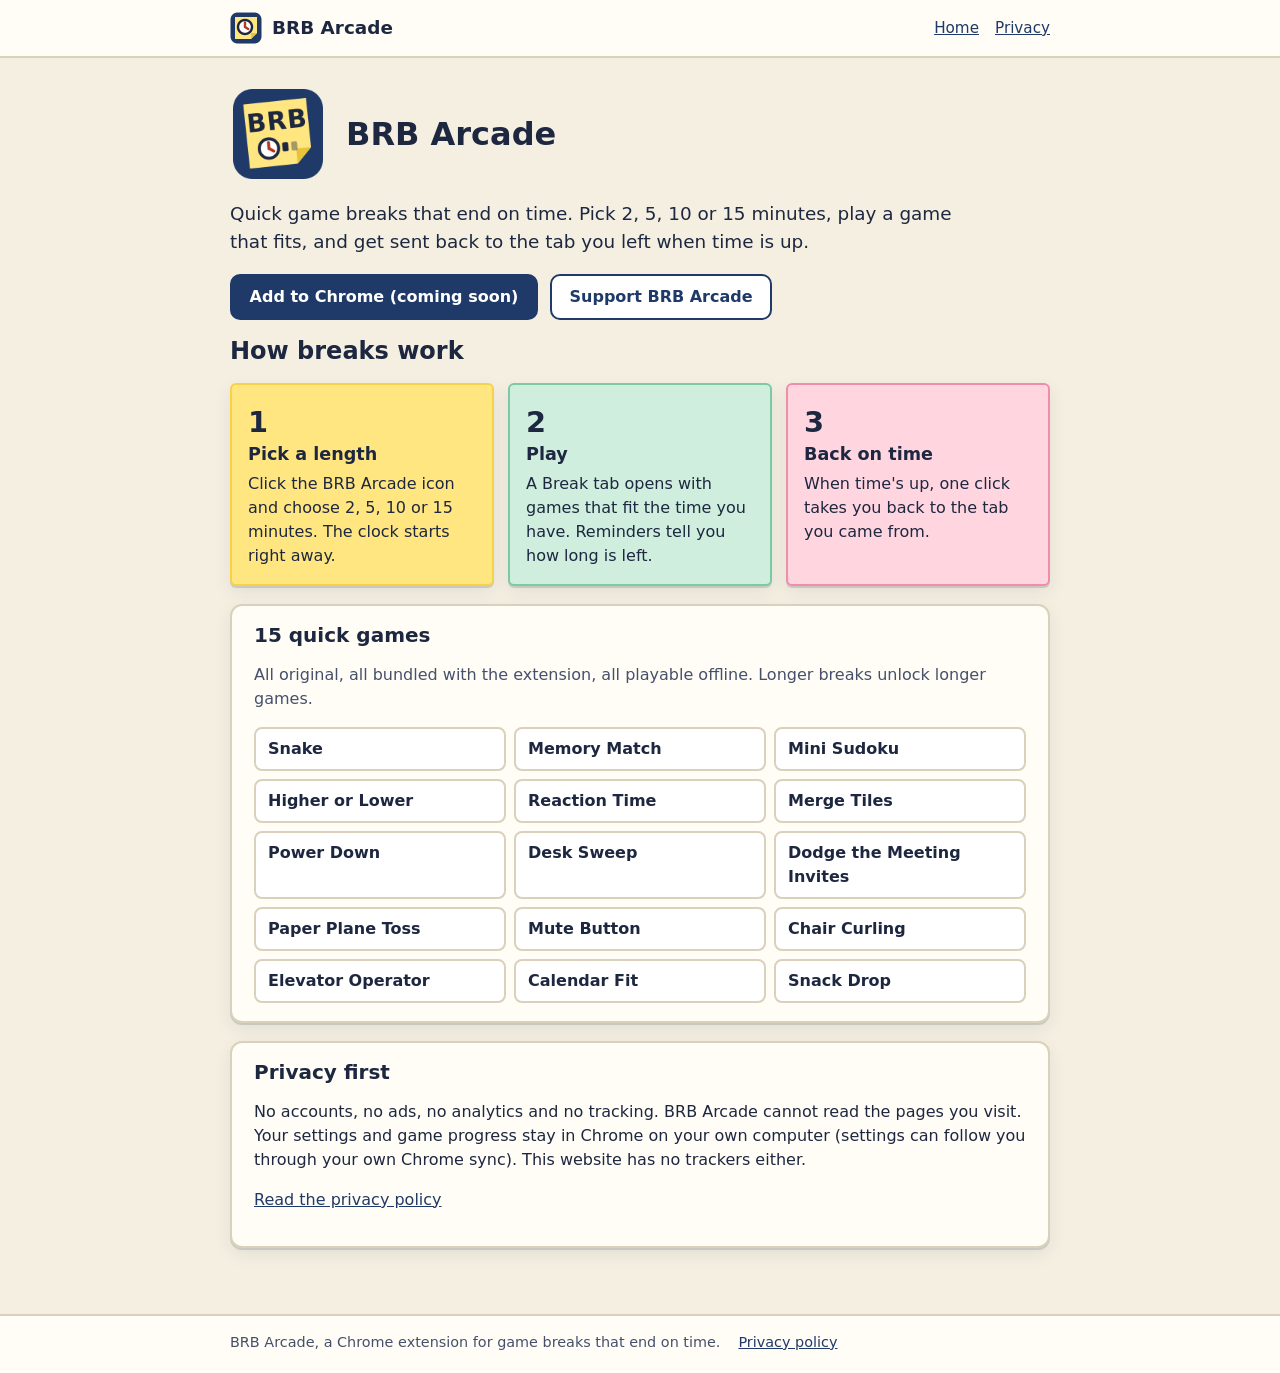
==== index.html @ 5f86d479 "Add files via upload" ====
<!doctype html>
<html lang="en">
<head>
  <meta charset="utf-8">
  <meta name="viewport" content="width=device-width, initial-scale=1">
  <title>BRB Arcade: game breaks that end on time</title>
  <meta name="description" content="BRB Arcade is a Chrome extension for short game breaks. Pick 2, 5, 10 or 15 minutes, play, and get sent back to work on time.">
  <meta name="referrer" content="no-referrer">
  <link rel="icon" href="favicon.svg" type="image/svg+xml">
  <link rel="icon" href="favicon.png" type="image/png" sizes="32x32">
  <link rel="canonical" href="https://sutha-p.github.io/brb-arcade/">
  <link rel="stylesheet" href="style.css">
</head>
<body>
  <a class="skip" href="#main">Skip to content</a>
  <header class="site-head">
    <div class="wrap">
      <a class="brand" href="https://sutha-p.github.io/brb-arcade/"><img src="favicon.png" alt="" width="32" height="32">BRB Arcade</a>
      <nav class="site-nav" aria-label="Site">
        <a href="https://sutha-p.github.io/brb-arcade/">Home</a>
        <a href="https://sutha-p.github.io/brb-arcade/privacy.html">Privacy</a>
      </nav>
    </div>
  </header>
  <main id="main" class="wrap page">
    <section class="hero">
      <img src="icon128.png" alt="" width="96" height="96">
      <h1>BRB Arcade</h1>
    </section>
    <p class="lead">Quick game breaks that end on time. Pick 2, 5, 10 or 15 minutes, play a game that fits, and get sent back to the tab you left when time is up.</p>
    <div class="actions">
      <!-- TODO(Sutha): replace # with the Chrome Web Store listing URL once it is published. -->
      <a class="btn btn-primary" href="#" id="store-link">Add to Chrome (coming soon)</a>
      <!-- TODO(Sutha): replace # with the tip link (the same URL as DONATION_URL in the extension's config.js). -->
      <a class="btn" href="#" id="tip-link" rel="noopener noreferrer">Support BRB Arcade</a>
    </div>

    <h2>How breaks work</h2>
    <ol class="steps">
      <li><h3>Pick a length</h3><p>Click the BRB Arcade icon and choose 2, 5, 10 or 15 minutes. The clock starts right away.</p></li>
      <li><h3>Play</h3><p>A Break tab opens with games that fit the time you have. Reminders tell you how long is left.</p></li>
      <li><h3>Back on time</h3><p>When time's up, one click takes you back to the tab you came from.</p></li>
    </ol>

    <section class="sheet" aria-labelledby="h-games">
      <h2 id="h-games">15 quick games</h2>
      <p class="muted">All original, all bundled with the extension, all playable offline. Longer breaks unlock longer games.</p>
      <ul class="games">
        <li>Snake</li>
        <li>Memory Match</li>
        <li>Mini Sudoku</li>
        <li>Higher or Lower</li>
        <li>Reaction Time</li>
        <li>Merge Tiles</li>
        <li>Power Down</li>
        <li>Desk Sweep</li>
        <li>Dodge the Meeting Invites</li>
        <li>Paper Plane Toss</li>
        <li>Mute Button</li>
        <li>Chair Curling</li>
        <li>Elevator Operator</li>
        <li>Calendar Fit</li>
        <li>Snack Drop</li>
      </ul>
    </section>

    <section class="sheet" aria-labelledby="h-privacy">
      <h2 id="h-privacy">Privacy first</h2>
      <p>No accounts, no ads, no analytics and no tracking. BRB Arcade cannot read the pages you visit. Your settings and game progress stay in Chrome on your own computer (settings can follow you through your own Chrome sync). This website has no trackers either.</p>
      <p><a href="https://sutha-p.github.io/brb-arcade/privacy.html">Read the privacy policy</a></p>
    </section>
  </main>
  <footer class="site-foot">
    <div class="wrap">
      <span class="muted">BRB Arcade, a Chrome extension for game breaks that end on time.</span>
      <a href="https://sutha-p.github.io/brb-arcade/privacy.html">Privacy policy</a>
    </div>
  </footer>
</body>
</html>
---- style.css ----
/* BRB Arcade site: same paper, sticky notes and navy ink as the extension.
   System fonts only, no external resources. Text colour pairs are 4.5:1 or more. */
:root {
  --paper: #fffdf6;
  --paper-2: #f4efe1;
  --ink: #1d2740;
  --ink-soft: #46506b;
  --navy: #1f3a68;
  --navy-dark: #152a4d;
  --sticky: #ffe680;
  --sticky-dark: #f5d24a;
  --mint: #cfeedd;
  --pink: #ffd6e0;
  --sky: #d5e8ff;
  --line: #d9d1bb;
  --focus: #0b57d0;
  --radius: 12px;
  --shadow: 0 2px 0 rgba(29, 39, 64, 0.15), 0 6px 18px rgba(29, 39, 64, 0.08);
  font-family: system-ui, -apple-system, "Segoe UI", Roboto, Ubuntu, sans-serif;
  color: var(--ink);
  background: var(--paper-2);
}
* { box-sizing: border-box; }
body { margin: 0; line-height: 1.5; }
h1, h2, h3 { line-height: 1.15; margin: 0 0 0.4em; }
a { color: var(--navy); }
a:hover { color: var(--navy-dark); }
:focus-visible { outline: 3px solid var(--focus); outline-offset: 2px; }
.skip { position: absolute; left: -999px; top: 8px; background: #fff; padding: 8px 12px; }
.skip:focus { left: 8px; }

.site-head { background: var(--paper); border-bottom: 2px solid var(--line); }
.site-head .wrap { display: flex; align-items: center; justify-content: space-between; gap: 12px; flex-wrap: wrap; padding-top: 12px; padding-bottom: 12px; }
.brand { display: flex; align-items: center; gap: 10px; font-weight: 800; font-size: 1.15rem; color: var(--ink); text-decoration: none; }
.site-nav { display: flex; gap: 16px; flex-wrap: wrap; font-size: 0.95rem; }

.wrap { max-width: 860px; margin: 0 auto; padding-left: 20px; padding-right: 20px; }
.page { padding-top: 28px; padding-bottom: 48px; }
.hero { display: flex; align-items: center; gap: 20px; flex-wrap: wrap; margin-bottom: 8px; }
.hero h1 { font-size: 2rem; margin: 0; }
.lead { font-size: 1.15rem; max-width: 40em; }
.muted { color: var(--ink-soft); }
.small { font-size: 0.9rem; }

.btn {
  display: inline-block; font: inherit; font-weight: 700; text-decoration: none;
  border-radius: 10px; border: 2px solid var(--navy); background: #fff; color: var(--navy);
  padding: 0.6em 1.1em; min-height: 44px; line-height: 1.4;
}
.btn:hover { background: var(--sky); }
.btn-primary { background: var(--navy); color: #fff; }
.btn-primary:hover { background: var(--navy-dark); color: #fff; }
.actions { display: flex; gap: 12px; flex-wrap: wrap; margin: 18px 0; }

.sheet { background: var(--paper); border: 2px solid var(--line); border-radius: var(--radius); padding: 18px 22px; margin: 18px 0; box-shadow: var(--shadow); }
.sheet h2 { font-size: 1.25rem; }

.steps { list-style: none; padding: 0; margin: 18px 0; display: grid; grid-template-columns: repeat(auto-fit, minmax(190px, 1fr)); gap: 14px; counter-reset: s; }
.steps li { background: var(--sticky); border: 2px solid var(--sticky-dark); border-radius: 6px; padding: 16px; box-shadow: var(--shadow); counter-increment: s; }
.steps li:nth-child(2) { background: var(--mint); border-color: #7cc9a3; }
.steps li:nth-child(3) { background: var(--pink); border-color: #f08eaa; }
.steps li::before { content: counter(s); display: block; font-size: 1.8rem; font-weight: 900; }
.steps h3 { font-size: 1.1rem; }
.steps p { margin: 0; }

.games { list-style: none; padding: 0; margin: 12px 0 0; display: grid; grid-template-columns: repeat(auto-fill, minmax(190px, 1fr)); gap: 8px; }
.games li { background: #fff; border: 2px solid var(--line); border-radius: 8px; padding: 8px 12px; font-weight: 600; }

main.policy { max-width: 860px; margin: 0 auto; padding-left: 20px; padding-right: 20px; background: var(--paper); }
.policy h2 { margin-top: 1.4em; font-size: 1.15rem; }
.center { text-align: center; }
.center .actions { justify-content: center; }

.site-foot { border-top: 2px solid var(--line); background: var(--paper); font-size: 0.9rem; }
.site-foot .wrap { display: flex; gap: 18px; flex-wrap: wrap; padding-top: 16px; padding-bottom: 20px; }

@media (max-width: 400px) {
  .wrap { padding-left: 12px; padding-right: 12px; }
  .hero h1 { font-size: 1.6rem; }
  .sheet { padding: 14px; }
}
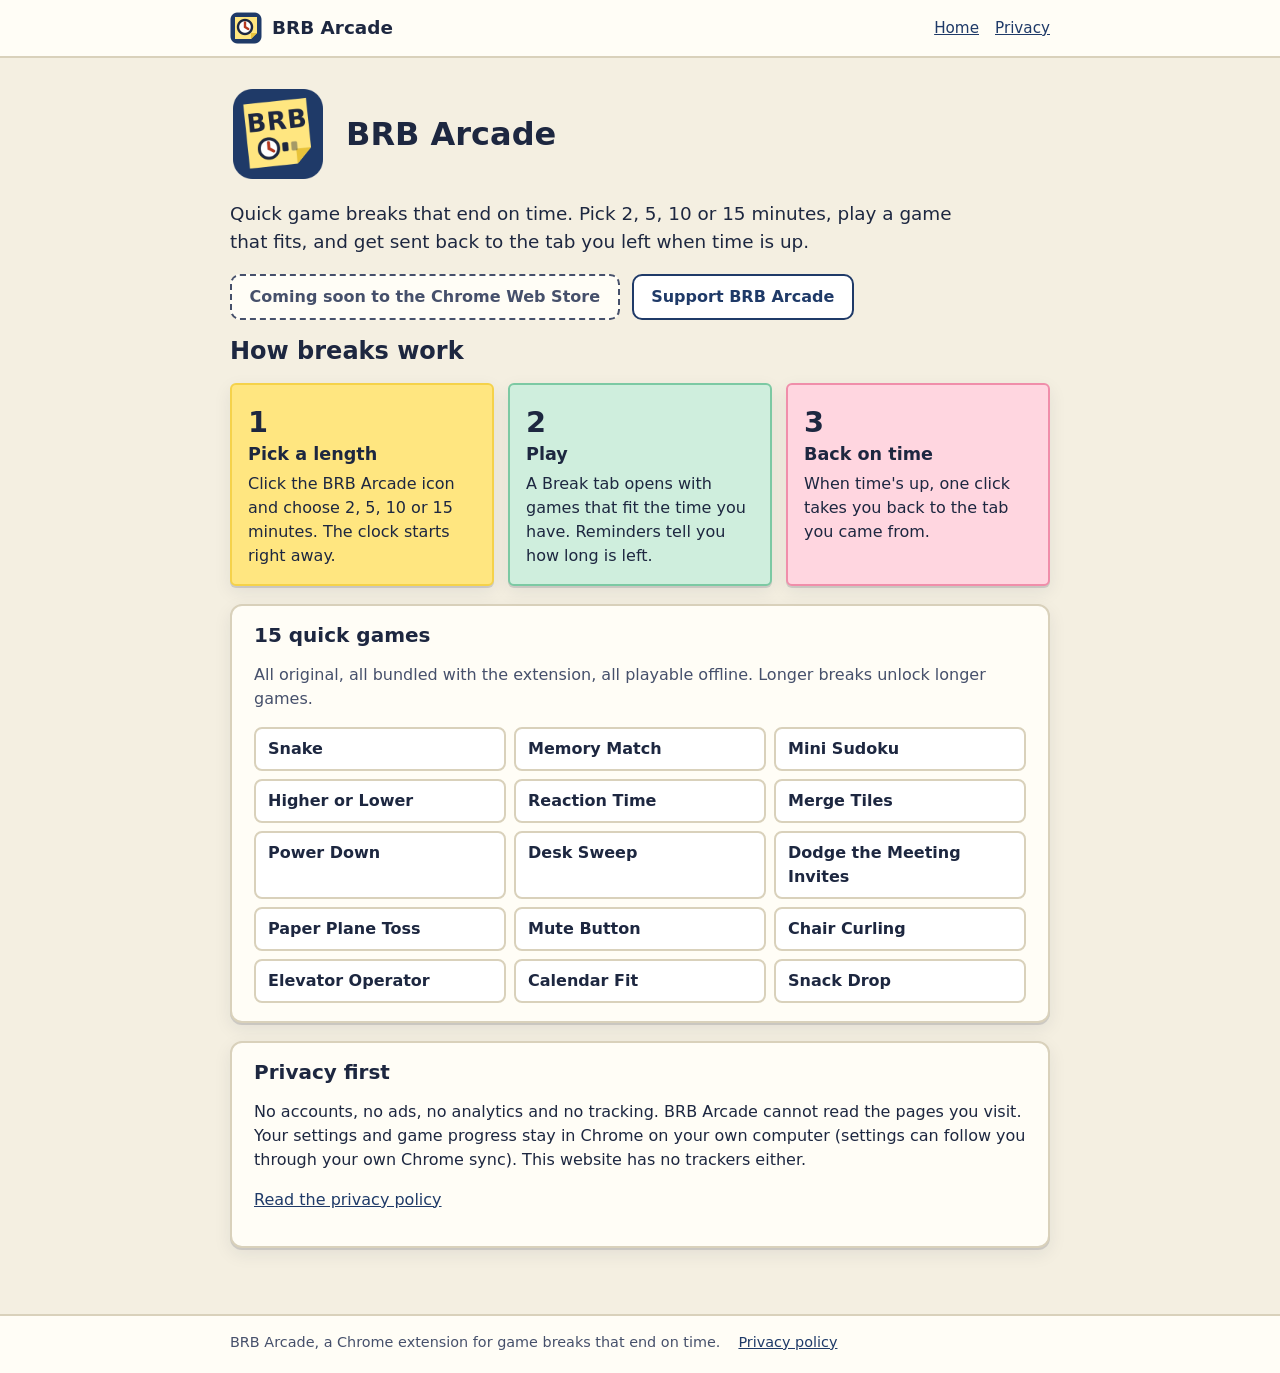
==== commit b4aea818: "Add files via upload" ====
--- a/index.html
+++ b/index.html
@@ -29,10 +29,10 @@
     </section>
     <p class="lead">Quick game breaks that end on time. Pick 2, 5, 10 or 15 minutes, play a game that fits, and get sent back to the tab you left when time is up.</p>
     <div class="actions">
-      <!-- TODO(Sutha): replace # with the Chrome Web Store listing URL once it is published. -->
-      <a class="btn btn-primary" href="#" id="store-link">Add to Chrome (coming soon)</a>
-      <!-- TODO(Sutha): replace # with the tip link (the same URL as DONATION_URL in the extension's config.js). -->
-      <a class="btn" href="#" id="tip-link" rel="noopener noreferrer">Support BRB Arcade</a>
+      <!-- TODO(Sutha): when the listing is live, change the next line to an a tag: class="btn btn-primary", href set to the listing URL, id="store-link", text "Add to Chrome". -->
+      <span class="btn btn-primary btn-soon" id="store-link">Coming soon to the Chrome Web Store</span>
+      <!-- Tip link: keep in step with DONATION_URL in the extension's js/lib/config.js (and SITE_TIP_URL in scripts/validate.mjs). -->
+      <a class="btn" href="https://buy.stripe.com/14AeVf0GwaIegbDbyee7m00" id="tip-link" target="_blank" rel="noopener noreferrer">Support BRB Arcade</a>
     </div>
 
     <h2>How breaks work</h2>
--- a/style.css
+++ b/style.css
@@ -50,6 +50,8 @@
 .btn:hover { background: var(--sky); }
 .btn-primary { background: var(--navy); color: #fff; }
 .btn-primary:hover { background: var(--navy-dark); color: #fff; }
+.btn-soon, .btn-soon:hover { background: var(--paper); color: var(--ink-soft); border-style: dashed; border-color: var(--ink-soft); cursor: default; }
+[hidden] { display: none !important; }
 .actions { display: flex; gap: 12px; flex-wrap: wrap; margin: 18px 0; }
 
 .sheet { background: var(--paper); border: 2px solid var(--line); border-radius: var(--radius); padding: 18px 22px; margin: 18px 0; box-shadow: var(--shadow); }
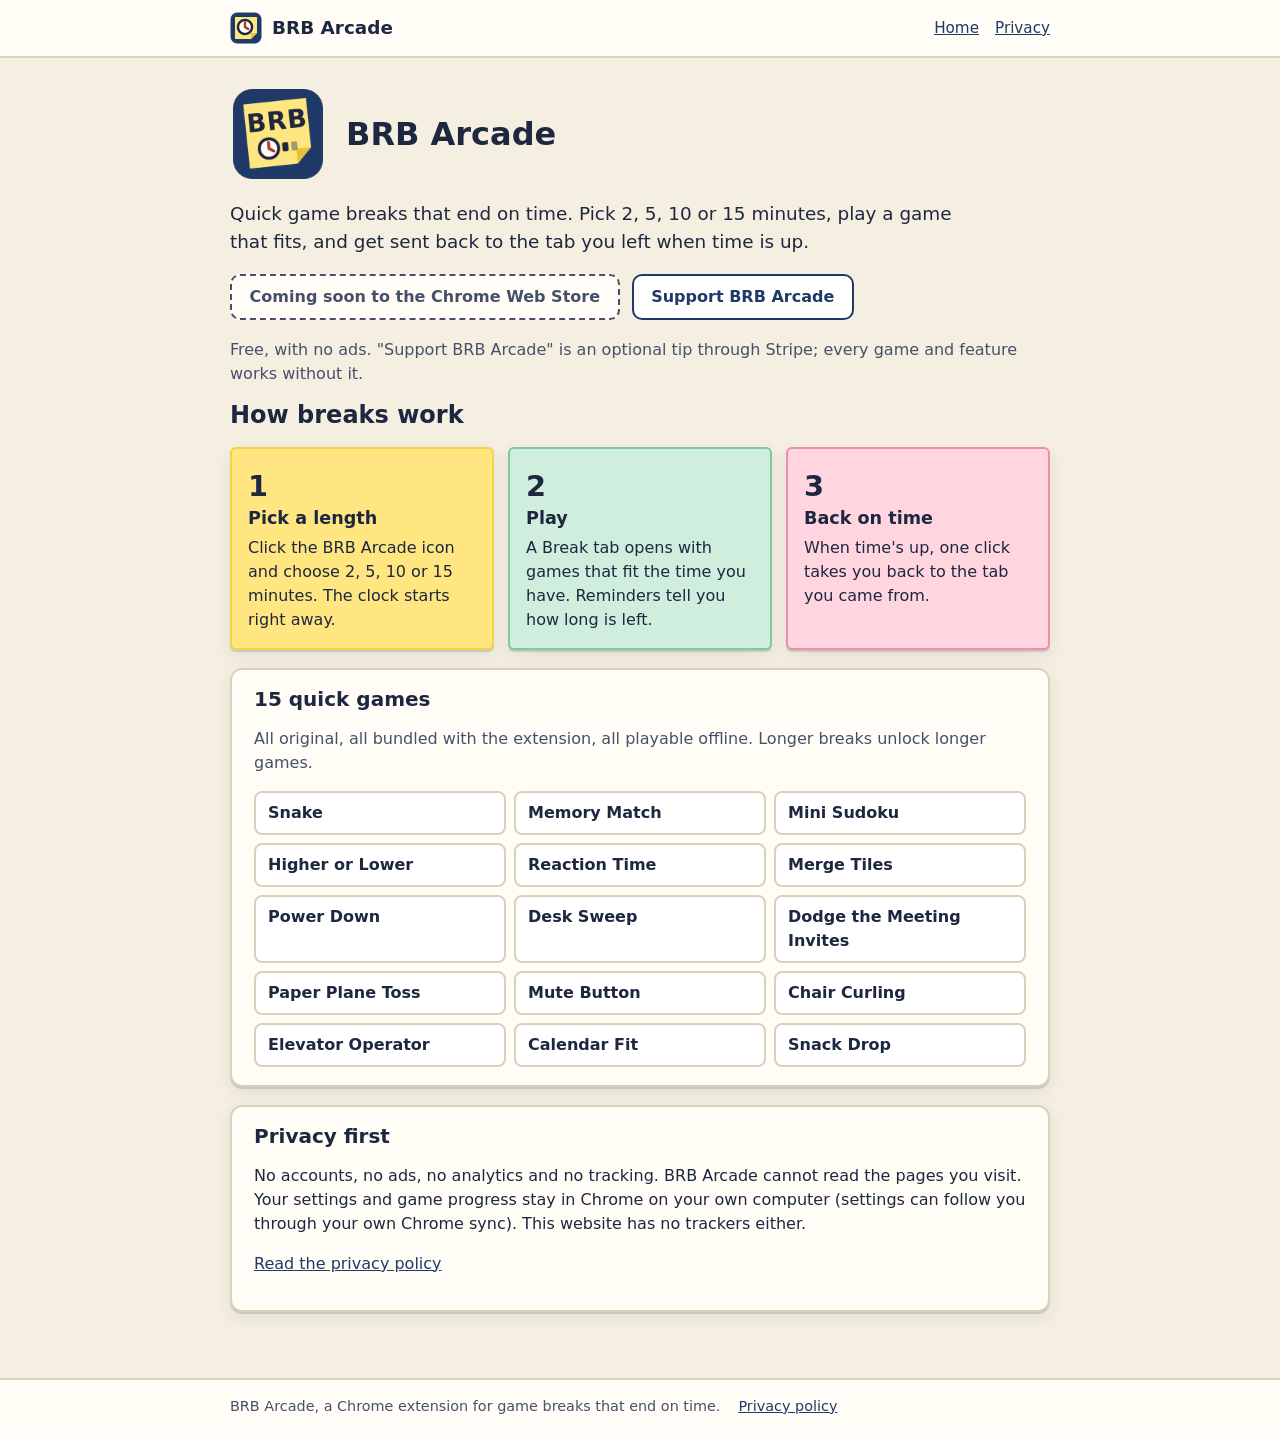
==== commit 9f249536: "Add files via upload" ====
--- a/index.html
+++ b/index.html
@@ -34,6 +34,7 @@
       <!-- Tip link: keep in step with DONATION_URL in the extension's js/lib/config.js (and SITE_TIP_URL in scripts/validate.mjs). -->
       <a class="btn" href="https://buy.stripe.com/14AeVf0GwaIegbDbyee7m00" id="tip-link" target="_blank" rel="noopener noreferrer">Support BRB Arcade</a>
     </div>
+    <p class="muted">Free, with no ads. "Support BRB Arcade" is an optional tip through Stripe; every game and feature works without it.</p>
 
     <h2>How breaks work</h2>
     <ol class="steps">
